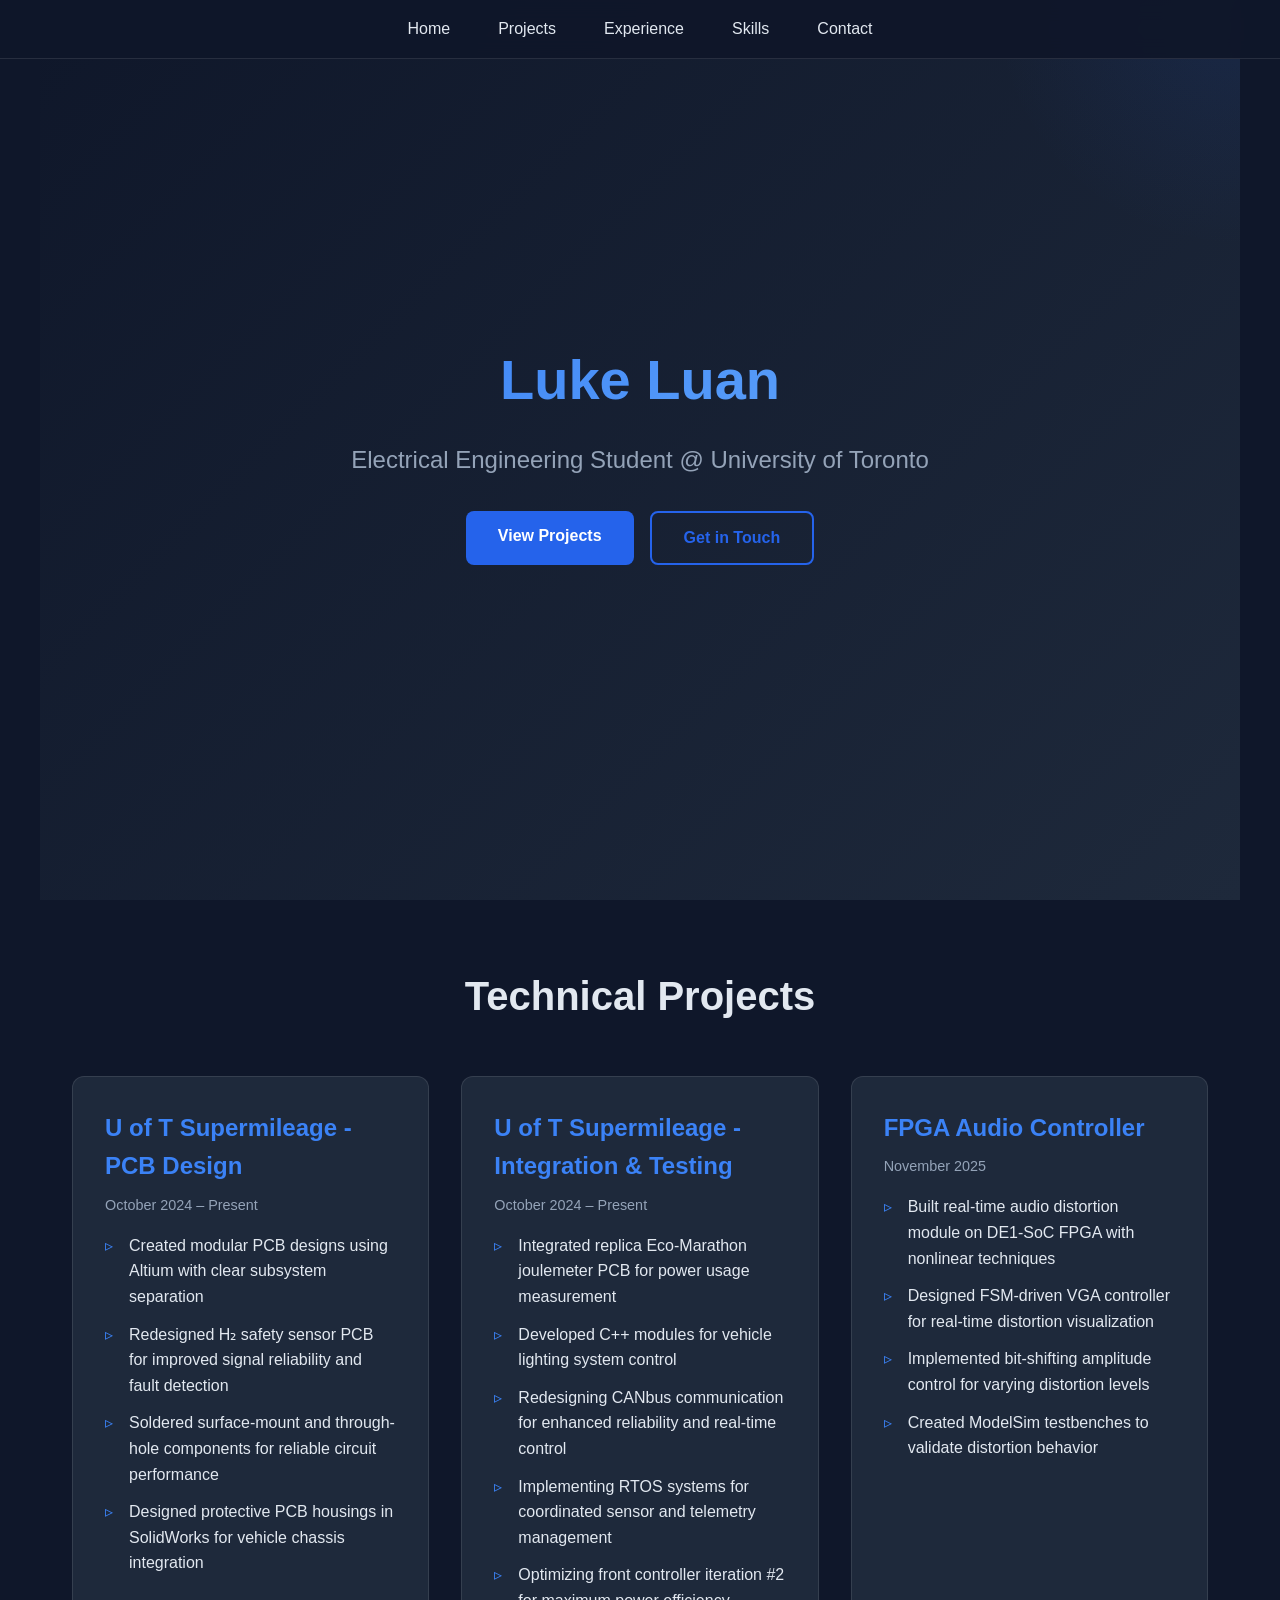
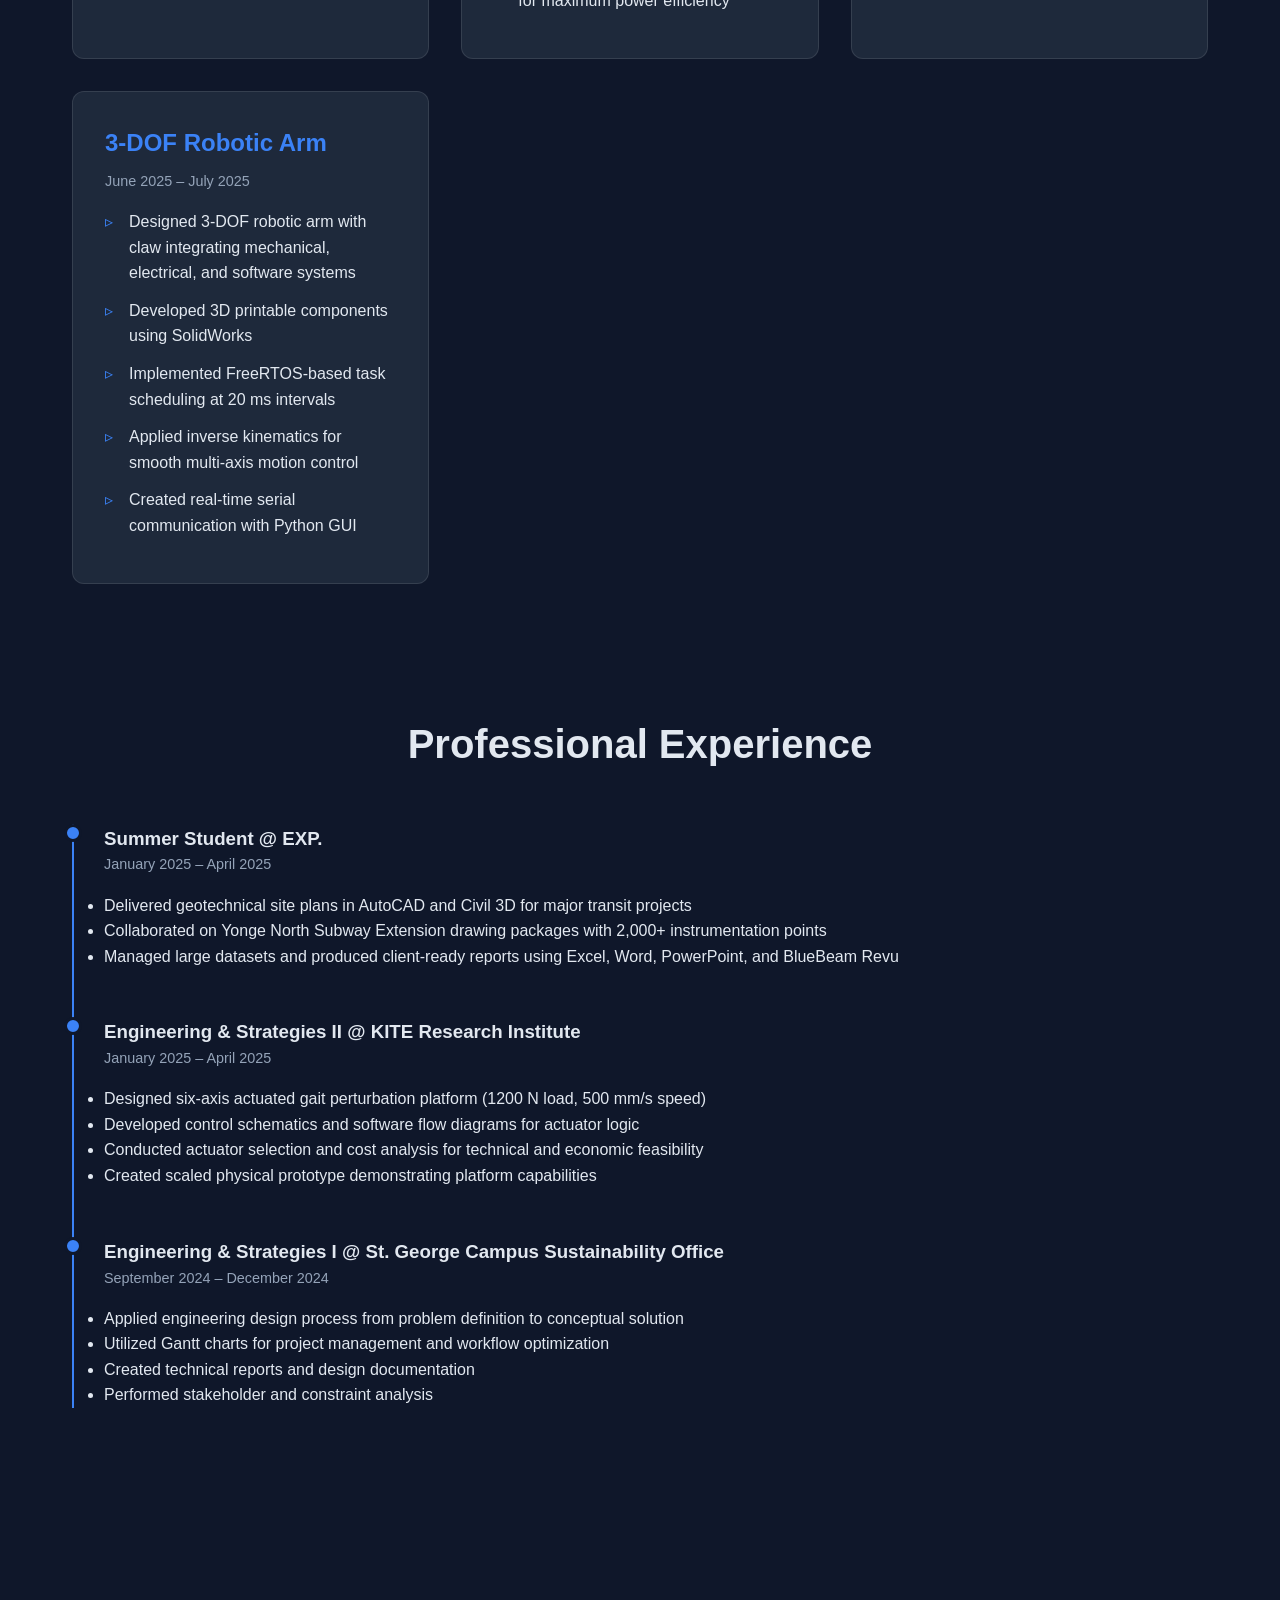
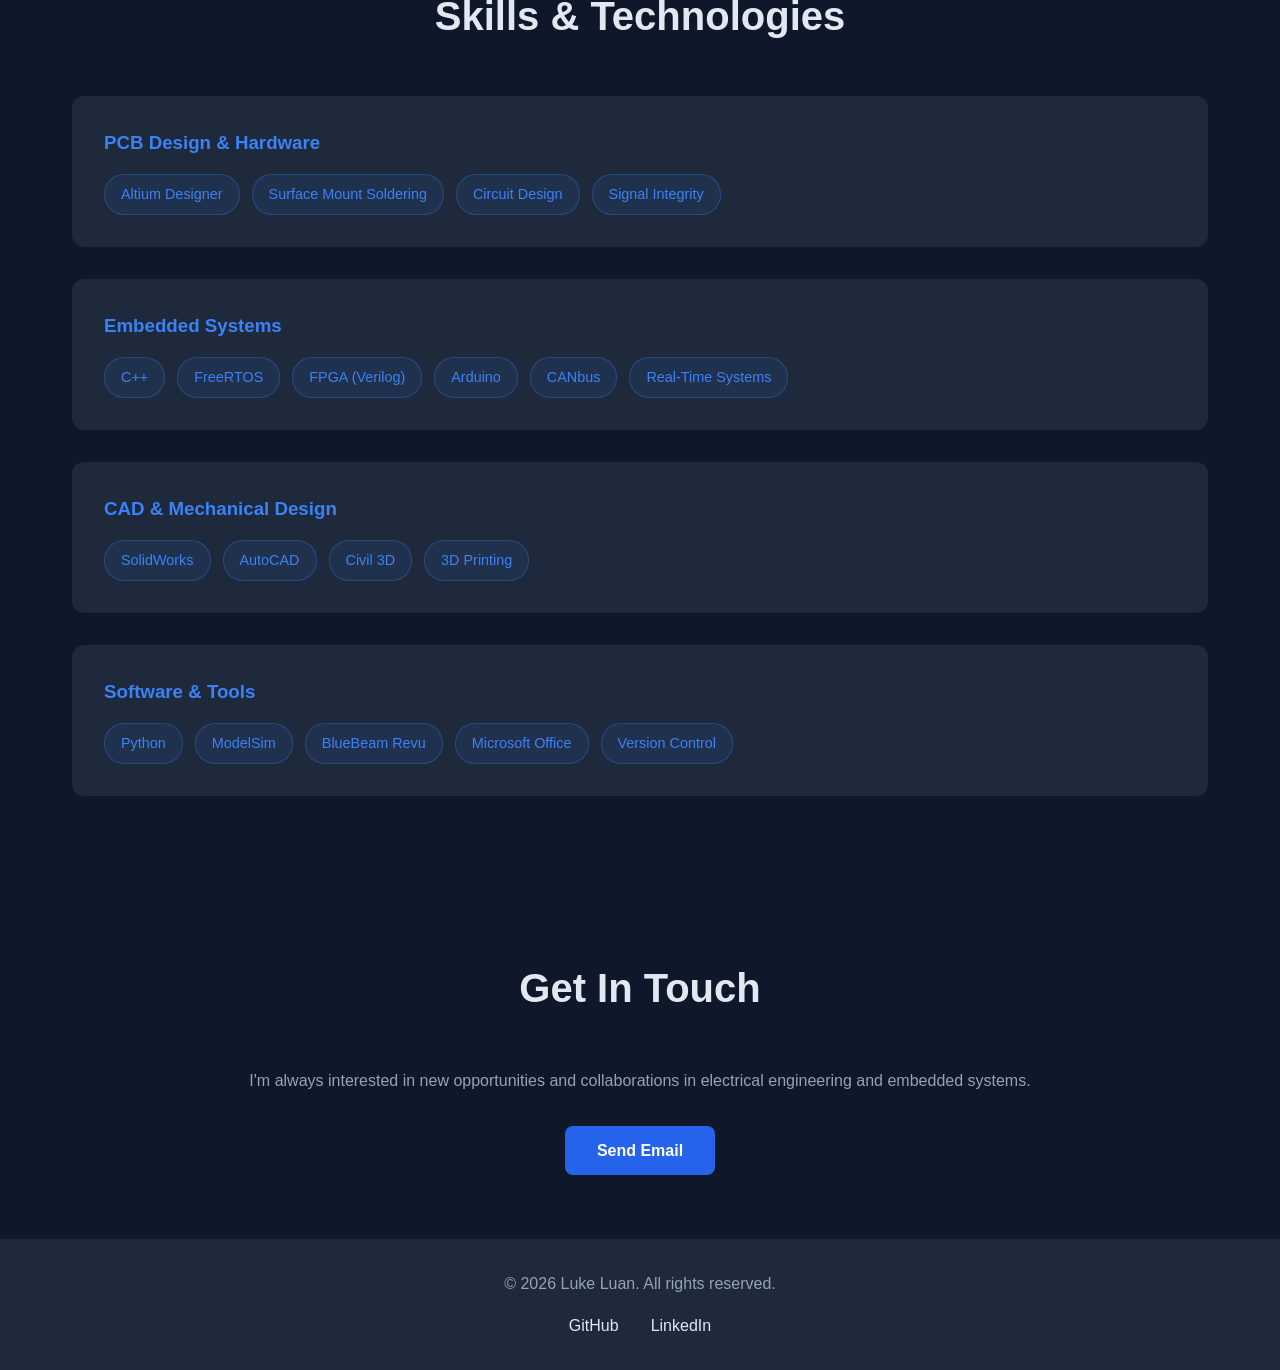
==== index.html @ eb970c92 "Rename portfolio_website.html to index.html" ====
<!DOCTYPE html>
<html lang="en">
<head>
    <meta charset="UTF-8">
    <meta name="viewport" content="width=device-width, initial-scale=1.0">
    <title>Luke Luan - Engineering Portfolio</title>
    <link rel="stylesheet" href="styles.css">
</head>
<body>
    <nav>
        <ul>
            <li><a href="#home">Home</a></li>
            <li><a href="#projects">Projects</a></li>
            <li><a href="#experience">Experience</a></li>
            <li><a href="#skills">Skills</a></li>
            <li><a href="#contact">Contact</a></li>
        </ul>
    </nav>

    <section id="home" class="hero">
        <div class="hero-content">
            <h1>Luke Luan</h1>
            <p class="subtitle">Electrical Engineering Student @ University of Toronto</p>
            <div class="cta-buttons">
                <a href="#projects" class="btn btn-primary">View Projects</a>
                <a href="#contact" class="btn btn-secondary">Get in Touch</a>
            </div>
        </div>
    </section>

    <section id="projects">
        <h2>Technical Projects</h2>
        <div class="projects-grid">
            <div class="project-card">
                <h3>U of T Supermileage - PCB Design</h3>
                <p class="project-date">October 2024 – Present</p>
                <ul>
                    <li>Created modular PCB designs using Altium with clear subsystem separation</li>
                    <li>Redesigned H₂ safety sensor PCB for improved signal reliability and fault detection</li>
                    <li>Soldered surface-mount and through-hole components for reliable circuit performance</li>
                    <li>Designed protective PCB housings in SolidWorks for vehicle chassis integration</li>
                </ul>
            </div>

            <div class="project-card">
                <h3>U of T Supermileage - Integration & Testing</h3>
                <p class="project-date">October 2024 – Present</p>
                <ul>
                    <li>Integrated replica Eco-Marathon joulemeter PCB for power usage measurement</li>
                    <li>Developed C++ modules for vehicle lighting system control</li>
                    <li>Redesigning CANbus communication for enhanced reliability and real-time control</li>
                    <li>Implementing RTOS systems for coordinated sensor and telemetry management</li>
                    <li>Optimizing front controller iteration #2 for maximum power efficiency</li>
                </ul>
            </div>

            <div class="project-card">
                <h3>FPGA Audio Controller</h3>
                <p class="project-date">November 2025</p>
                <ul>
                    <li>Built real-time audio distortion module on DE1-SoC FPGA with nonlinear techniques</li>
                    <li>Designed FSM-driven VGA controller for real-time distortion visualization</li>
                    <li>Implemented bit-shifting amplitude control for varying distortion levels</li>
                    <li>Created ModelSim testbenches to validate distortion behavior</li>
                </ul>
            </div>

            <div class="project-card">
                <h3>3-DOF Robotic Arm</h3>
                <p class="project-date">June 2025 – July 2025</p>
                <ul>
                    <li>Designed 3-DOF robotic arm with claw integrating mechanical, electrical, and software systems</li>
                    <li>Developed 3D printable components using SolidWorks</li>
                    <li>Implemented FreeRTOS-based task scheduling at 20 ms intervals</li>
                    <li>Applied inverse kinematics for smooth multi-axis motion control</li>
                    <li>Created real-time serial communication with Python GUI</li>
                </ul>
            </div>
        </div>
    </section>

    <section id="experience">
        <h2>Professional Experience</h2>
        <div class="experience-timeline">
            <div class="experience-item">
                <h3>Summer Student @ EXP.</h3>
                <p class="project-date">January 2025 – April 2025</p>
                <ul>
                    <li>Delivered geotechnical site plans in AutoCAD and Civil 3D for major transit projects</li>
                    <li>Collaborated on Yonge North Subway Extension drawing packages with 2,000+ instrumentation points</li>
                    <li>Managed large datasets and produced client-ready reports using Excel, Word, PowerPoint, and BlueBeam Revu</li>
                </ul>
            </div>

            <div class="experience-item">
                <h3>Engineering & Strategies II @ KITE Research Institute</h3>
                <p class="project-date">January 2025 – April 2025</p>
                <ul>
                    <li>Designed six-axis actuated gait perturbation platform (1200 N load, 500 mm/s speed)</li>
                    <li>Developed control schematics and software flow diagrams for actuator logic</li>
                    <li>Conducted actuator selection and cost analysis for technical and economic feasibility</li>
                    <li>Created scaled physical prototype demonstrating platform capabilities</li>
                </ul>
            </div>

            <div class="experience-item">
                <h3>Engineering & Strategies I @ St. George Campus Sustainability Office</h3>
                <p class="project-date">September 2024 – December 2024</p>
                <ul>
                    <li>Applied engineering design process from problem definition to conceptual solution</li>
                    <li>Utilized Gantt charts for project management and workflow optimization</li>
                    <li>Created technical reports and design documentation</li>
                    <li>Performed stakeholder and constraint analysis</li>
                </ul>
            </div>
        </div>
    </section>

    <section id="skills">
        <h2>Skills & Technologies</h2>
        <div class="skills">
            <h3>PCB Design & Hardware</h3>
            <div class="skill-tags">
                <span class="tag">Altium Designer</span>
                <span class="tag">Surface Mount Soldering</span>
                <span class="tag">Circuit Design</span>
                <span class="tag">Signal Integrity</span>
            </div>
        </div>

        <div class="skills">
            <h3>Embedded Systems</h3>
            <div class="skill-tags">
                <span class="tag">C++</span>
                <span class="tag">FreeRTOS</span>
                <span class="tag">FPGA (Verilog)</span>
                <span class="tag">Arduino</span>
                <span class="tag">CANbus</span>
                <span class="tag">Real-Time Systems</span>
            </div>
        </div>

        <div class="skills">
            <h3>CAD & Mechanical Design</h3>
            <div class="skill-tags">
                <span class="tag">SolidWorks</span>
                <span class="tag">AutoCAD</span>
                <span class="tag">Civil 3D</span>
                <span class="tag">3D Printing</span>
            </div>
        </div>

        <div class="skills">
            <h3>Software & Tools</h3>
            <div class="skill-tags">
                <span class="tag">Python</span>
                <span class="tag">ModelSim</span>
                <span class="tag">BlueBeam Revu</span>
                <span class="tag">Microsoft Office</span>
                <span class="tag">Version Control</span>
            </div>
        </div>
    </section>

    <section id="contact">
        <h2>Get In Touch</h2>
        <p style="text-align: center; color: var(--text-muted); margin-bottom: 2rem;">
            I'm always interested in new opportunities and collaborations in electrical engineering and embedded systems.
        </p>
        <div style="text-align: center;">
            <a href="mailto:your.email@mail.utoronto.ca" class="btn btn-primary">Send Email</a>
        </div>
    </section>

    <footer>
        <p>&copy; 2026 Luke Luan. All rights reserved.</p>
        <div class="social-links">
            <a href="https://github.com/yourusername" target="_blank">GitHub</a>
            <a href="https://linkedin.com/in/yourprofile" target="_blank">LinkedIn</a>
        </div>
    </footer>

    <script src="script.js"></script>
</body>
</html>
---- styles.css ----
* {
    margin: 0;
    padding: 0;
    box-sizing: border-box;
}

:root {
    --primary: #2563eb;
    --primary-dark: #1e40af;
    --bg-dark: #0f172a;
    --bg-card: #1e293b;
    --text: #e2e8f0;
    --text-muted: #94a3b8;
    --accent: #3b82f6;
}

body {
    font-family: -apple-system, BlinkMacSystemFont, 'Segoe UI', Roboto, Oxygen, Ubuntu, Cantarell, sans-serif;
    background: var(--bg-dark);
    color: var(--text);
    line-height: 1.6;
}

nav {
    position: fixed;
    top: 0;
    width: 100%;
    background: rgba(15, 23, 42, 0.95);
    backdrop-filter: blur(10px);
    z-index: 1000;
    border-bottom: 1px solid rgba(255, 255, 255, 0.1);
}

nav ul {
    display: flex;
    justify-content: center;
    list-style: none;
    padding: 1rem;
    max-width: 1200px;
    margin: 0 auto;
}

nav a {
    color: var(--text);
    text-decoration: none;
    padding: 0.5rem 1.5rem;
    transition: color 0.3s;
}

nav a:hover {
    color: var(--accent);
}

.hero {
    min-height: 100vh;
    display: flex;
    align-items: center;
    justify-content: center;
    text-align: center;
    padding: 2rem;
    background: linear-gradient(135deg, #0f172a 0%, #1e293b 100%);
    position: relative;
    overflow: hidden;
}

.hero::before {
    content: '';
    position: absolute;
    width: 500px;
    height: 500px;
    background: radial-gradient(circle, rgba(37, 99, 235, 0.1) 0%, transparent 70%);
    top: -250px;
    right: -250px;
}

.hero-content {
    position: relative;
    z-index: 1;
}

h1 {
    font-size: 3.5rem;
    margin-bottom: 1rem;
    background: linear-gradient(135deg, #3b82f6 0%, #60a5fa 100%);
    -webkit-background-clip: text;
    -webkit-text-fill-color: transparent;
    background-clip: text;
}

.subtitle {
    font-size: 1.5rem;
    color: var(--text-muted);
    margin-bottom: 2rem;
}

.cta-buttons {
    display: flex;
    gap: 1rem;
    justify-content: center;
    flex-wrap: wrap;
}

.btn {
    padding: 0.75rem 2rem;
    border-radius: 8px;
    text-decoration: none;
    font-weight: 600;
    transition: all 0.3s;
    display: inline-block;
}

.btn-primary {
    background: var(--primary);
    color: white;
}

.btn-primary:hover {
    background: var(--primary-dark);
    transform: translateY(-2px);
    box-shadow: 0 10px 20px rgba(37, 99, 235, 0.3);
}

.btn-secondary {
    border: 2px solid var(--primary);
    color: var(--primary);
}

.btn-secondary:hover {
    background: var(--primary);
    color: white;
    transform: translateY(-2px);
}

section {
    max-width: 1200px;
    margin: 0 auto;
    padding: 4rem 2rem;
}

h2 {
    font-size: 2.5rem;
    margin-bottom: 3rem;
    text-align: center;
}

.projects-grid {
    display: grid;
    grid-template-columns: repeat(auto-fit, minmax(350px, 1fr));
    gap: 2rem;
}

.project-card {
    background: var(--bg-card);
    border-radius: 12px;
    padding: 2rem;
    transition: transform 0.3s, box-shadow 0.3s;
    border: 1px solid rgba(255, 255, 255, 0.1);
}

.project-card:hover {
    transform: translateY(-5px);
    box-shadow: 0 20px 40px rgba(0, 0, 0, 0.3);
    border-color: var(--accent);
}

.project-card h3 {
    color: var(--accent);
    margin-bottom: 0.5rem;
    font-size: 1.5rem;
}

.project-date {
    color: var(--text-muted);
    font-size: 0.9rem;
    margin-bottom: 1rem;
}

.project-card ul {
    list-style: none;
    margin-top: 1rem;
}

.project-card li {
    padding-left: 1.5rem;
    margin-bottom: 0.75rem;
    position: relative;
}

.project-card li::before {
    content: '▹';
    position: absolute;
    left: 0;
    color: var(--accent);
}

.skills {
    background: var(--bg-card);
    border-radius: 12px;
    padding: 2rem;
    margin-bottom: 2rem;
}

.skills h3 {
    color: var(--accent);
    margin-bottom: 1rem;
}

.skill-tags {
    display: flex;
    flex-wrap: wrap;
    gap: 0.75rem;
}

.tag {
    background: rgba(59, 130, 246, 0.1);
    color: var(--accent);
    padding: 0.5rem 1rem;
    border-radius: 20px;
    font-size: 0.9rem;
    border: 1px solid rgba(59, 130, 246, 0.3);
}

.experience-timeline {
    position: relative;
    padding-left: 2rem;
}

.experience-timeline::before {
    content: '';
    position: absolute;
    left: 0;
    top: 0;
    bottom: 0;
    width: 2px;
    background: var(--accent);
}

.experience-item {
    margin-bottom: 3rem;
    position: relative;
}

.experience-item::before {
    content: '';
    position: absolute;
    left: -2.5rem;
    top: 0;
    width: 12px;
    height: 12px;
    border-radius: 50%;
    background: var(--accent);
    border: 3px solid var(--bg-dark);
}

footer {
    text-align: center;
    padding: 2rem;
    background: var(--bg-card);
    color: var(--text-muted);
}

.social-links {
    display: flex;
    justify-content: center;
    gap: 2rem;
    margin-top: 1rem;
}

.social-links a {
    color: var(--text);
    text-decoration: none;
    transition: color 0.3s;
}

.social-links a:hover {
    color: var(--accent);
}

@media (max-width: 768px) {
    h1 {
        font-size: 2.5rem;
    }

    .subtitle {
        font-size: 1.2rem;
    }

    .projects-grid {
        grid-template-columns: 1fr;
    }
}
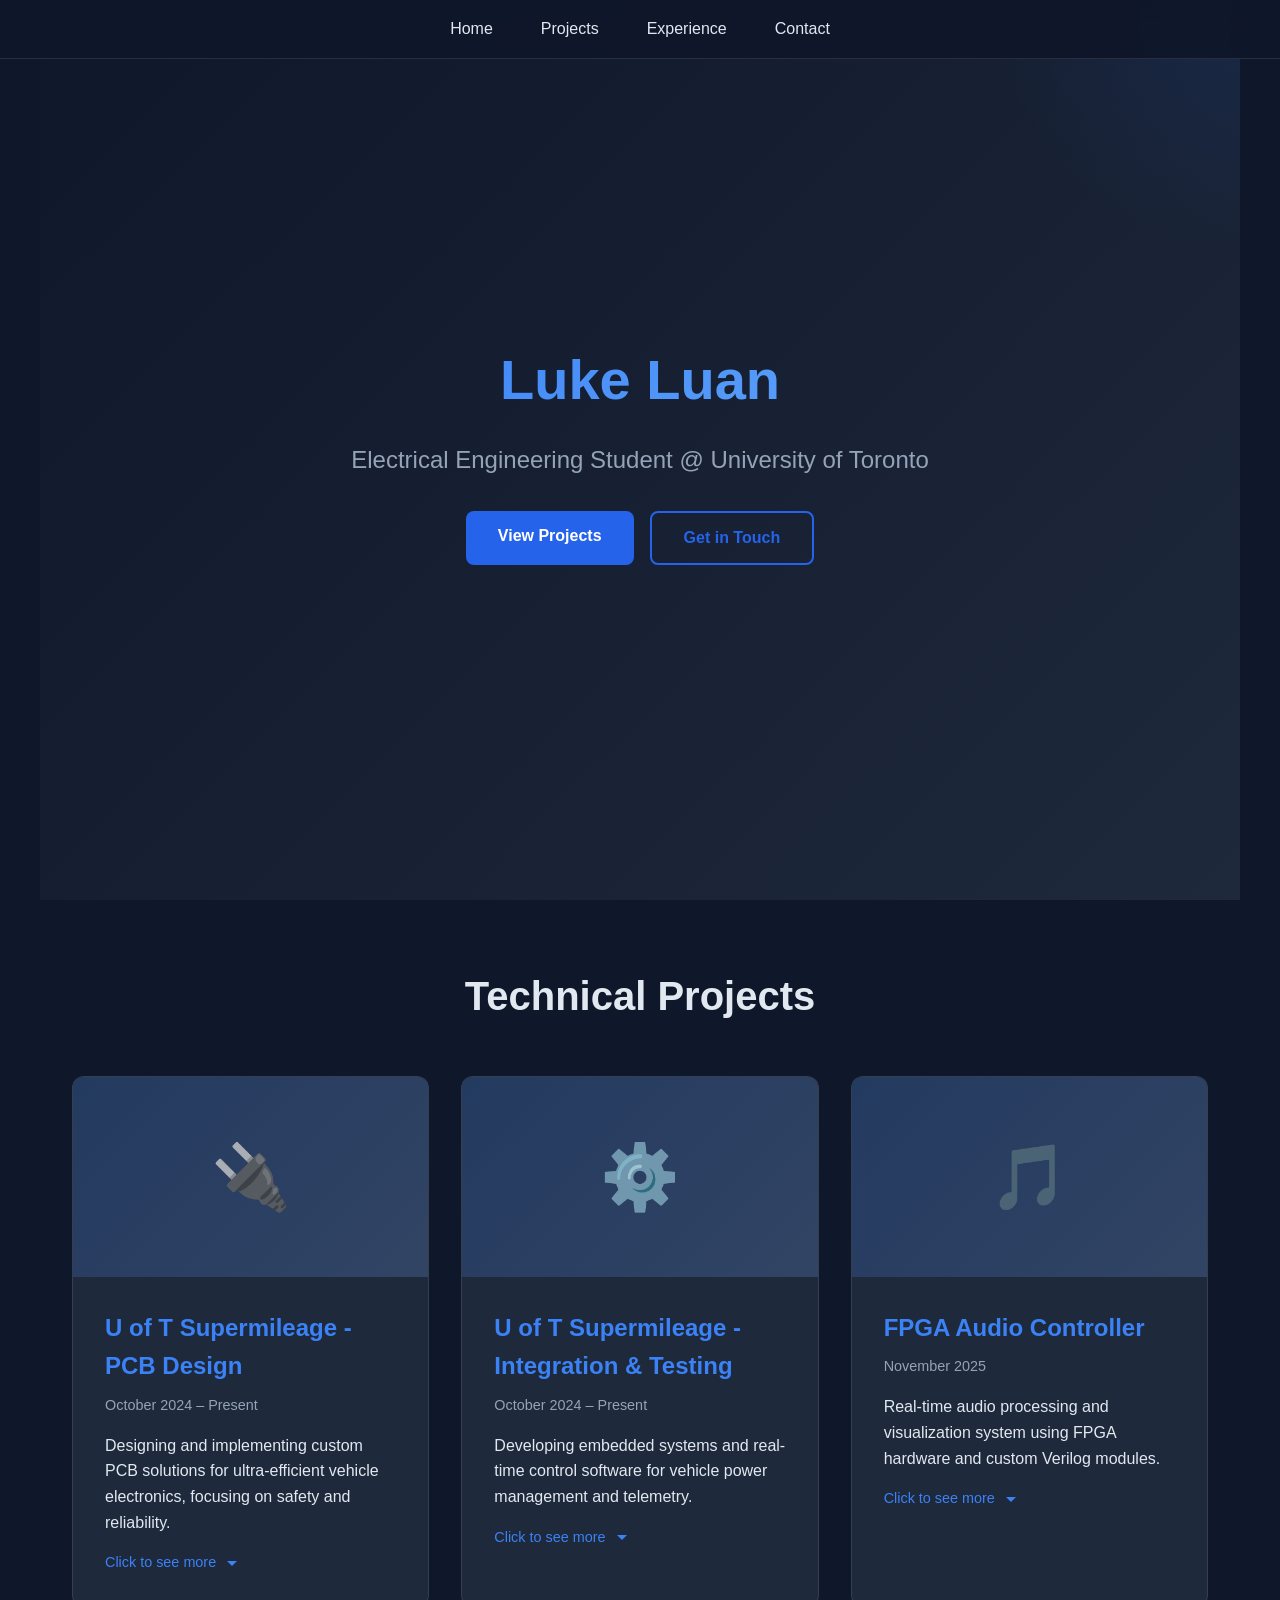
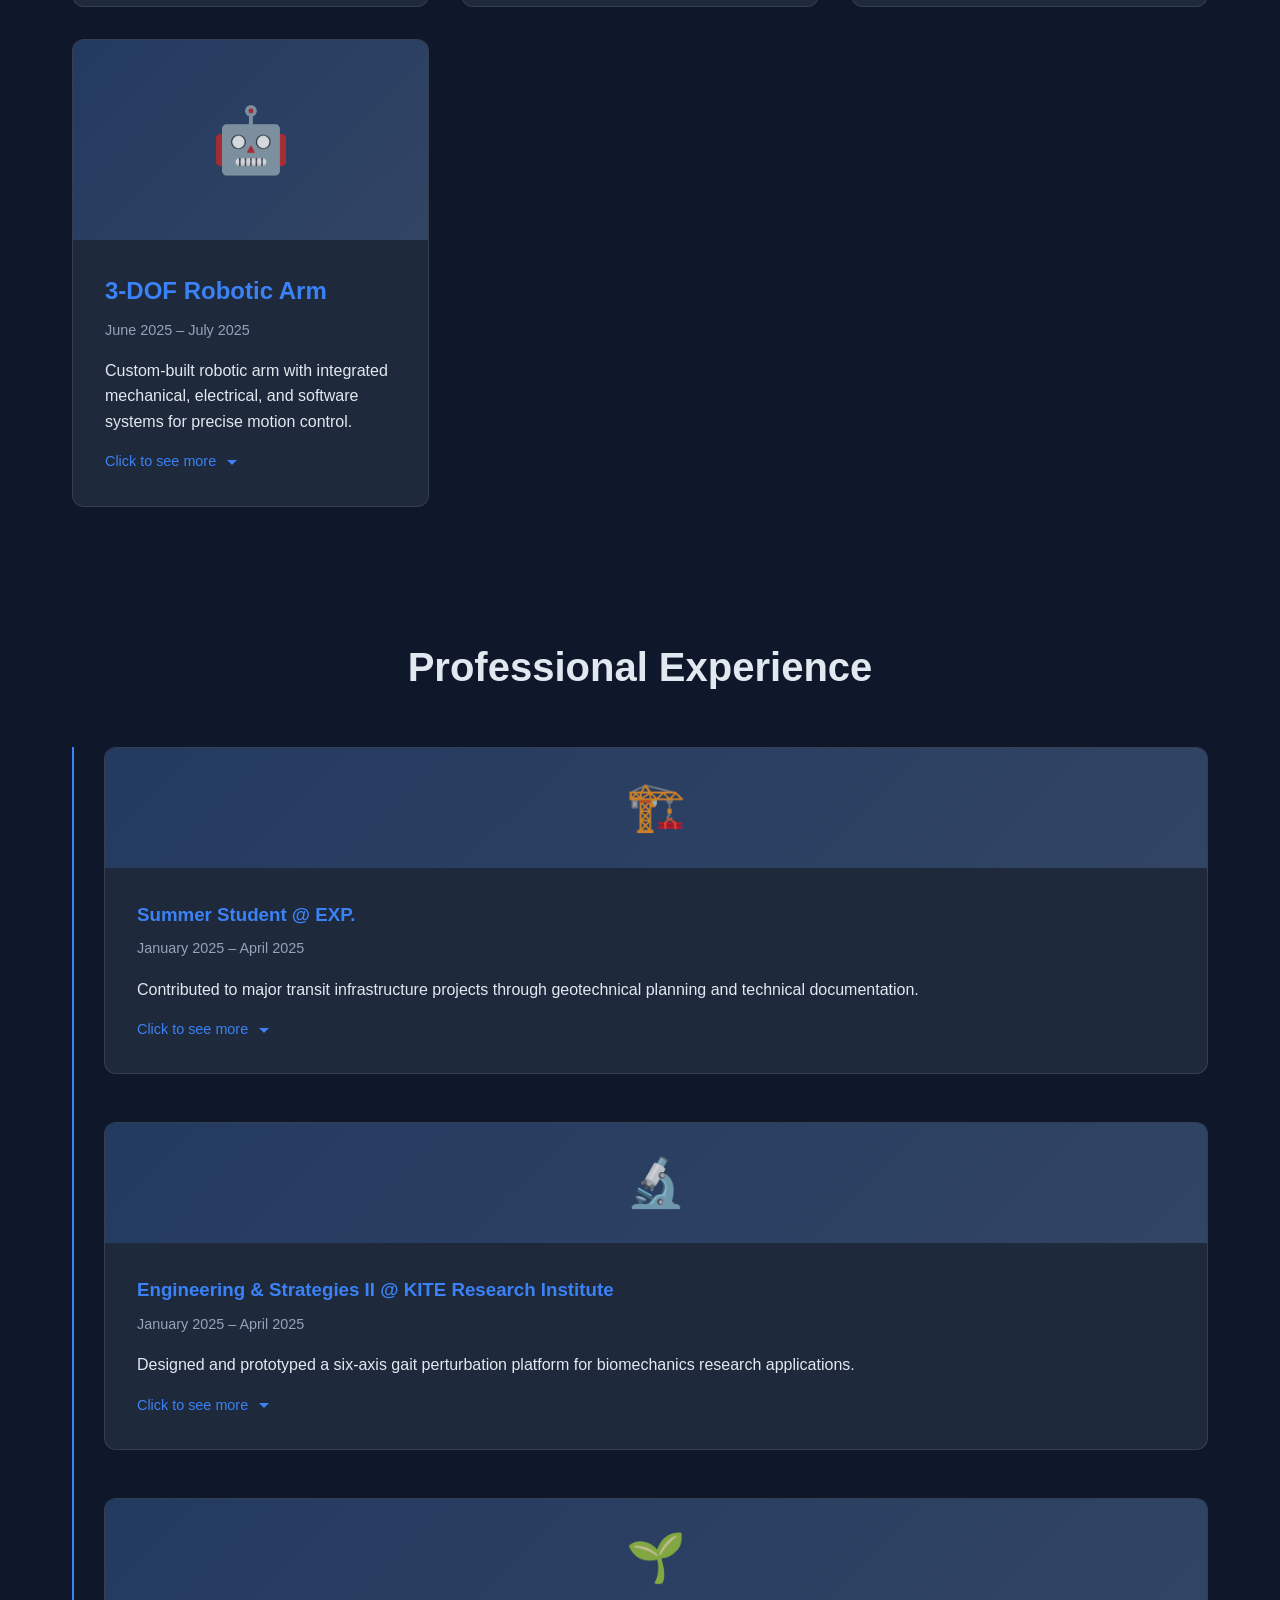
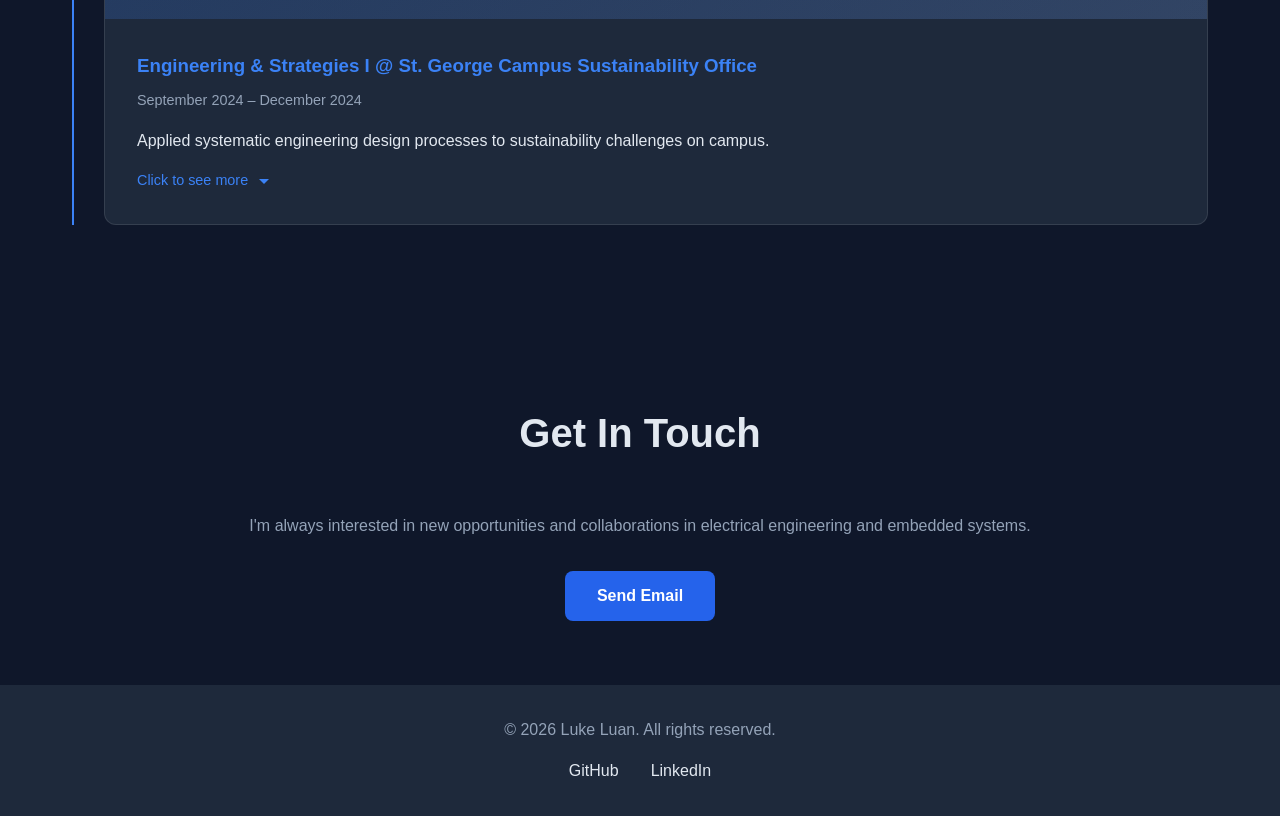
==== commit ae8f75e5: "update1" ====
--- a/index.html
+++ b/index.html
@@ -4,7 +4,424 @@
     <meta charset="UTF-8">
     <meta name="viewport" content="width=device-width, initial-scale=1.0">
     <title>Luke Luan - Engineering Portfolio</title>
-    <link rel="stylesheet" href="styles.css">
+    <style>
+* {
+    margin: 0;
+    padding: 0;
+    box-sizing: border-box;
+}
+
+:root {
+    --primary: #2563eb;
+    --primary-dark: #1e40af;
+    --bg-dark: #0f172a;
+    --bg-card: #1e293b;
+    --text: #e2e8f0;
+    --text-muted: #94a3b8;
+    --accent: #3b82f6;
+}
+
+body {
+    font-family: -apple-system, BlinkMacSystemFont, 'Segoe UI', Roboto, Oxygen, Ubuntu, Cantarell, sans-serif;
+    background: var(--bg-dark);
+    color: var(--text);
+    line-height: 1.6;
+}
+
+nav {
+    position: fixed;
+    top: 0;
+    width: 100%;
+    background: rgba(15, 23, 42, 0.95);
+    backdrop-filter: blur(10px);
+    z-index: 1000;
+    border-bottom: 1px solid rgba(255, 255, 255, 0.1);
+}
+
+nav ul {
+    display: flex;
+    justify-content: center;
+    list-style: none;
+    padding: 1rem;
+    max-width: 1200px;
+    margin: 0 auto;
+}
+
+nav a {
+    color: var(--text);
+    text-decoration: none;
+    padding: 0.5rem 1.5rem;
+    transition: color 0.3s;
+}
+
+nav a:hover {
+    color: var(--accent);
+}
+
+.hero {
+    min-height: 100vh;
+    display: flex;
+    align-items: center;
+    justify-content: center;
+    text-align: center;
+    padding: 2rem;
+    background: linear-gradient(135deg, #0f172a 0%, #1e293b 100%);
+    position: relative;
+    overflow: hidden;
+}
+
+.hero::before {
+    content: '';
+    position: absolute;
+    width: 500px;
+    height: 500px;
+    background: radial-gradient(circle, rgba(37, 99, 235, 0.1) 0%, transparent 70%);
+    top: -250px;
+    right: -250px;
+}
+
+.hero-content {
+    position: relative;
+    z-index: 1;
+}
+
+h1 {
+    font-size: 3.5rem;
+    margin-bottom: 1rem;
+    background: linear-gradient(135deg, #3b82f6 0%, #60a5fa 100%);
+    -webkit-background-clip: text;
+    -webkit-text-fill-color: transparent;
+    background-clip: text;
+}
+
+.subtitle {
+    font-size: 1.5rem;
+    color: var(--text-muted);
+    margin-bottom: 2rem;
+}
+
+.cta-buttons {
+    display: flex;
+    gap: 1rem;
+    justify-content: center;
+    flex-wrap: wrap;
+}
+
+.btn {
+    padding: 0.75rem 2rem;
+    border-radius: 8px;
+    text-decoration: none;
+    font-weight: 600;
+    transition: all 0.3s;
+    display: inline-block;
+}
+
+.btn-primary {
+    background: var(--primary);
+    color: white;
+}
+
+.btn-primary:hover {
+    background: var(--primary-dark);
+    transform: translateY(-2px);
+    box-shadow: 0 10px 20px rgba(37, 99, 235, 0.3);
+}
+
+.btn-secondary {
+    border: 2px solid var(--primary);
+    color: var(--primary);
+}
+
+.btn-secondary:hover {
+    background: var(--primary);
+    color: white;
+    transform: translateY(-2px);
+}
+
+section {
+    max-width: 1200px;
+    margin: 0 auto;
+    padding: 4rem 2rem;
+}
+
+h2 {
+    font-size: 2.5rem;
+    margin-bottom: 3rem;
+    text-align: center;
+}
+
+.projects-grid {
+    display: grid;
+    grid-template-columns: repeat(auto-fit, minmax(350px, 1fr));
+    gap: 2rem;
+}
+
+.project-card {
+    background: var(--bg-card);
+    border-radius: 12px;
+    overflow: hidden;
+    transition: transform 0.3s, box-shadow 0.3s;
+    border: 1px solid rgba(255, 255, 255, 0.1);
+    cursor: pointer;
+}
+
+.project-card:hover {
+    transform: translateY(-5px);
+    box-shadow: 0 20px 40px rgba(0, 0, 0, 0.3);
+    border-color: var(--accent);
+}
+
+.project-header {
+    position: relative;
+    height: 200px;
+    background: linear-gradient(135deg, #1e293b 0%, #334155 100%);
+    overflow: hidden;
+}
+
+.project-header::before {
+    content: '';
+    position: absolute;
+    inset: 0;
+    background: linear-gradient(135deg, rgba(59, 130, 246, 0.2) 0%, rgba(37, 99, 235, 0.1) 100%);
+}
+
+.project-header-content {
+    position: relative;
+    z-index: 1;
+    height: 100%;
+    display: flex;
+    align-items: center;
+    justify-content: center;
+    padding: 2rem;
+}
+
+.project-icon {
+    font-size: 4rem;
+    opacity: 0.8;
+}
+
+.project-content {
+    padding: 2rem;
+}
+
+.project-title {
+    color: var(--accent);
+    margin-bottom: 0.5rem;
+    font-size: 1.5rem;
+}
+
+.project-date {
+    color: var(--text-muted);
+    font-size: 0.9rem;
+    margin-bottom: 1rem;
+}
+
+.project-summary {
+    color: var(--text);
+    margin-bottom: 1rem;
+    line-height: 1.6;
+}
+
+.expand-indicator {
+    color: var(--accent);
+    font-size: 0.9rem;
+    display: flex;
+    align-items: center;
+    gap: 0.5rem;
+    margin-top: 1rem;
+}
+
+.expand-indicator svg {
+    transition: transform 0.3s;
+}
+
+.project-card.expanded .expand-indicator svg {
+    transform: rotate(180deg);
+}
+
+.project-details {
+    max-height: 0;
+    overflow: hidden;
+    transition: max-height 0.5s ease;
+}
+
+.project-card.expanded .project-details {
+    max-height: 2000px;
+}
+
+.project-details-content {
+    padding-top: 1rem;
+    border-top: 1px solid rgba(255, 255, 255, 0.1);
+}
+
+.project-details ul {
+    list-style: none;
+    margin: 1rem 0;
+}
+
+.project-details li {
+    padding-left: 1.5rem;
+    margin-bottom: 0.75rem;
+    position: relative;
+}
+
+.project-details li::before {
+    content: '▹';
+    position: absolute;
+    left: 0;
+    color: var(--accent);
+}
+
+.project-images {
+    display: grid;
+    grid-template-columns: repeat(auto-fit, minmax(200px, 1fr));
+    gap: 1rem;
+    margin-top: 1.5rem;
+}
+
+.project-image {
+    width: 100%;
+    height: 150px;
+    background: #334155;
+    border-radius: 8px;
+    display: flex;
+    align-items: center;
+    justify-content: center;
+    color: var(--text-muted);
+    font-size: 0.9rem;
+}
+
+.experience-timeline {
+    position: relative;
+    padding-left: 2rem;
+}
+
+.experience-timeline::before {
+    content: '';
+    position: absolute;
+    left: 0;
+    top: 0;
+    bottom: 0;
+    width: 2px;
+    background: var(--accent);
+}
+
+.experience-item {
+    margin-bottom: 3rem;
+    position: relative;
+    background: var(--bg-card);
+    padding: 0;
+    border-radius: 12px;
+    border: 1px solid rgba(255, 255, 255, 0.1);
+    overflow: hidden;
+    cursor: pointer;
+    transition: transform 0.3s, box-shadow 0.3s;
+}
+
+.experience-item .project-details {
+    max-height: 0;
+    overflow: hidden;
+    transition: max-height 0.5s ease;
+}
+
+.experience-item.expanded .project-details {
+    max-height: 2000px;
+}
+
+.experience-item:hover {
+    transform: translateY(-5px);
+    box-shadow: 0 20px 40px rgba(0, 0, 0, 0.3);
+    border-color: var(--accent);
+}
+
+.experience-header {
+    position: relative;
+    height: 120px;
+    background: linear-gradient(135deg, #1e293b 0%, #334155 100%);
+    overflow: hidden;
+}
+
+.experience-header::before {
+    content: '';
+    position: absolute;
+    inset: 0;
+    background: linear-gradient(135deg, rgba(59, 130, 246, 0.2) 0%, rgba(37, 99, 235, 0.1) 100%);
+}
+
+.experience-icon {
+    position: relative;
+    z-index: 1;
+    height: 100%;
+    display: flex;
+    align-items: center;
+    justify-content: center;
+    font-size: 3rem;
+    opacity: 0.8;
+}
+
+.experience-content {
+    padding: 2rem;
+}
+
+.experience-item.expanded .expand-indicator svg {
+    transform: rotate(180deg);
+}
+
+.experience-item::before {
+    content: '';
+    position: absolute;
+    left: -2.5rem;
+    top: 4rem;
+    width: 12px;
+    height: 12px;
+    border-radius: 50%;
+    background: var(--accent);
+    border: 3px solid var(--bg-dark);
+}
+
+.experience-item h3 {
+    color: var(--accent);
+    margin-bottom: 0.5rem;
+}
+
+footer {
+    text-align: center;
+    padding: 2rem;
+    background: var(--bg-card);
+    color: var(--text-muted);
+}
+
+.social-links {
+    display: flex;
+    justify-content: center;
+    gap: 2rem;
+    margin-top: 1rem;
+}
+
+.social-links a {
+    color: var(--text);
+    text-decoration: none;
+    transition: color 0.3s;
+}
+
+.social-links a:hover {
+    color: var(--accent);
+}
+
+@media (max-width: 768px) {
+    h1 {
+        font-size: 2.5rem;
+    }
+
+    .subtitle {
+        font-size: 1.2rem;
+    }
+
+    .projects-grid {
+        grid-template-columns: 1fr;
+    }
+}
+    </style>
 </head>
 <body>
     <nav>
@@ -12,7 +429,6 @@
             <li><a href="#home">Home</a></li>
             <li><a href="#projects">Projects</a></li>
             <li><a href="#experience">Experience</a></li>
-            <li><a href="#skills">Skills</a></li>
             <li><a href="#contact">Contact</a></li>
         </ul>
     </nav>
@@ -31,133 +447,244 @@
     <section id="projects">
         <h2>Technical Projects</h2>
         <div class="projects-grid">
-            <div class="project-card">
-                <h3>U of T Supermileage - PCB Design</h3>
-                <p class="project-date">October 2024 – Present</p>
-                <ul>
-                    <li>Created modular PCB designs using Altium with clear subsystem separation</li>
-                    <li>Redesigned H₂ safety sensor PCB for improved signal reliability and fault detection</li>
-                    <li>Soldered surface-mount and through-hole components for reliable circuit performance</li>
-                    <li>Designed protective PCB housings in SolidWorks for vehicle chassis integration</li>
-                </ul>
+            
+            <div class="project-card" onclick="toggleProject(this)">
+                <div class="project-header">
+                    <div class="project-header-content">
+                        <div class="project-icon">🔌</div>
+                    </div>
+                </div>
+                <div class="project-content">
+                    <h3 class="project-title">U of T Supermileage - PCB Design</h3>
+                    <p class="project-date">October 2024 – Present</p>
+                    <p class="project-summary">Designing and implementing custom PCB solutions for ultra-efficient vehicle electronics, focusing on safety and reliability.</p>
+                    <div class="expand-indicator">
+                        <span>Click to see more</span>
+                        <svg width="16" height="16" viewBox="0 0 16 16" fill="currentColor">
+                            <path d="M8 11L3 6h10l-5 5z"/>
+                        </svg>
+                    </div>
+                    <div class="project-details">
+                        <div class="project-details-content">
+                            <ul>
+                                <li>Created modular PCB designs using Altium with clear subsystem separation</li>
+                                <li>Redesigned H₂ safety sensor PCB for improved signal reliability and fault detection</li>
+                                <li>Soldered surface-mount and through-hole components for reliable circuit performance</li>
+                                <li>Designed protective PCB housings in SolidWorks for vehicle chassis integration</li>
+                            </ul>
+                            <div class="project-images">
+                                <div class="project-image">PCB Layout</div>
+                                <div class="project-image">Safety Sensor</div>
+                                <div class="project-image">Housing Design</div>
+                            </div>
+                        </div>
+                    </div>
+                </div>
             </div>
 
-            <div class="project-card">
-                <h3>U of T Supermileage - Integration & Testing</h3>
-                <p class="project-date">October 2024 – Present</p>
-                <ul>
-                    <li>Integrated replica Eco-Marathon joulemeter PCB for power usage measurement</li>
-                    <li>Developed C++ modules for vehicle lighting system control</li>
-                    <li>Redesigning CANbus communication for enhanced reliability and real-time control</li>
-                    <li>Implementing RTOS systems for coordinated sensor and telemetry management</li>
-                    <li>Optimizing front controller iteration #2 for maximum power efficiency</li>
-                </ul>
+            <div class="project-card" onclick="toggleProject(this)">
+                <div class="project-header">
+                    <div class="project-header-content">
+                        <div class="project-icon">⚙️</div>
+                    </div>
+                </div>
+                <div class="project-content">
+                    <h3 class="project-title">U of T Supermileage - Integration & Testing</h3>
+                    <p class="project-date">October 2024 – Present</p>
+                    <p class="project-summary">Developing embedded systems and real-time control software for vehicle power management and telemetry.</p>
+                    <div class="expand-indicator">
+                        <span>Click to see more</span>
+                        <svg width="16" height="16" viewBox="0 0 16 16" fill="currentColor">
+                            <path d="M8 11L3 6h10l-5 5z"/>
+                        </svg>
+                    </div>
+                    <div class="project-details">
+                        <div class="project-details-content">
+                            <ul>
+                                <li>Integrated replica Eco-Marathon joulemeter PCB for power usage measurement</li>
+                                <li>Developed C++ modules for vehicle lighting system control</li>
+                                <li>Redesigning CANbus communication for enhanced reliability and real-time control</li>
+                                <li>Implementing RTOS systems for coordinated sensor and telemetry management</li>
+                                <li>Optimizing front controller iteration #2 for maximum power efficiency</li>
+                            </ul>
+                            <div class="project-images">
+                                <div class="project-image">Joulemeter</div>
+                                <div class="project-image">CANbus System</div>
+                                <div class="project-image">Controller Board</div>
+                            </div>
+                        </div>
+                    </div>
+                </div>
             </div>
 
-            <div class="project-card">
-                <h3>FPGA Audio Controller</h3>
-                <p class="project-date">November 2025</p>
-                <ul>
-                    <li>Built real-time audio distortion module on DE1-SoC FPGA with nonlinear techniques</li>
-                    <li>Designed FSM-driven VGA controller for real-time distortion visualization</li>
-                    <li>Implemented bit-shifting amplitude control for varying distortion levels</li>
-                    <li>Created ModelSim testbenches to validate distortion behavior</li>
-                </ul>
+            <div class="project-card" onclick="toggleProject(this)">
+                <div class="project-header">
+                    <div class="project-header-content">
+                        <div class="project-icon">🎵</div>
+                    </div>
+                </div>
+                <div class="project-content">
+                    <h3 class="project-title">FPGA Audio Controller</h3>
+                    <p class="project-date">November 2025</p>
+                    <p class="project-summary">Real-time audio processing and visualization system using FPGA hardware and custom Verilog modules.</p>
+                    <div class="expand-indicator">
+                        <span>Click to see more</span>
+                        <svg width="16" height="16" viewBox="0 0 16 16" fill="currentColor">
+                            <path d="M8 11L3 6h10l-5 5z"/>
+                        </svg>
+                    </div>
+                    <div class="project-details">
+                        <div class="project-details-content">
+                            <ul>
+                                <li>Built real-time audio distortion module on DE1-SoC FPGA with nonlinear techniques</li>
+                                <li>Designed FSM-driven VGA controller for real-time distortion visualization</li>
+                                <li>Implemented bit-shifting amplitude control for varying distortion levels</li>
+                                <li>Created ModelSim testbenches to validate distortion behavior</li>
+                            </ul>
+                            <div class="project-images">
+                                <div class="project-image">FPGA Board</div>
+                                <div class="project-image">VGA Display</div>
+                                <div class="project-image">Waveform Analysis</div>
+                            </div>
+                        </div>
+                    </div>
+                </div>
             </div>
 
-            <div class="project-card">
-                <h3>3-DOF Robotic Arm</h3>
-                <p class="project-date">June 2025 – July 2025</p>
-                <ul>
-                    <li>Designed 3-DOF robotic arm with claw integrating mechanical, electrical, and software systems</li>
-                    <li>Developed 3D printable components using SolidWorks</li>
-                    <li>Implemented FreeRTOS-based task scheduling at 20 ms intervals</li>
-                    <li>Applied inverse kinematics for smooth multi-axis motion control</li>
-                    <li>Created real-time serial communication with Python GUI</li>
-                </ul>
+            <div class="project-card" onclick="toggleProject(this)">
+                <div class="project-header">
+                    <div class="project-header-content">
+                        <div class="project-icon">🤖</div>
+                    </div>
+                </div>
+                <div class="project-content">
+                    <h3 class="project-title">3-DOF Robotic Arm</h3>
+                    <p class="project-date">June 2025 – July 2025</p>
+                    <p class="project-summary">Custom-built robotic arm with integrated mechanical, electrical, and software systems for precise motion control.</p>
+                    <div class="expand-indicator">
+                        <span>Click to see more</span>
+                        <svg width="16" height="16" viewBox="0 0 16 16" fill="currentColor">
+                            <path d="M8 11L3 6h10l-5 5z"/>
+                        </svg>
+                    </div>
+                    <div class="project-details">
+                        <div class="project-details-content">
+                            <ul>
+                                <li>Designed 3-DOF robotic arm with claw integrating mechanical, electrical, and software systems</li>
+                                <li>Developed 3D printable components using SolidWorks</li>
+                                <li>Implemented FreeRTOS-based task scheduling at 20 ms intervals</li>
+                                <li>Applied inverse kinematics for smooth multi-axis motion control</li>
+                                <li>Created real-time serial communication with Python GUI</li>
+                            </ul>
+                            <div class="project-images">
+                                <div class="project-image">Robotic Arm</div>
+                                <div class="project-image">CAD Model</div>
+                                <div class="project-image">Control GUI</div>
+                            </div>
+                        </div>
+                    </div>
+                </div>
             </div>
+
         </div>
     </section>
 
     <section id="experience">
         <h2>Professional Experience</h2>
         <div class="experience-timeline">
-            <div class="experience-item">
-                <h3>Summer Student @ EXP.</h3>
-                <p class="project-date">January 2025 – April 2025</p>
-                <ul>
-                    <li>Delivered geotechnical site plans in AutoCAD and Civil 3D for major transit projects</li>
-                    <li>Collaborated on Yonge North Subway Extension drawing packages with 2,000+ instrumentation points</li>
-                    <li>Managed large datasets and produced client-ready reports using Excel, Word, PowerPoint, and BlueBeam Revu</li>
-                </ul>
+            <div class="experience-item" onclick="toggleExperience(this)">
+                <div class="experience-header">
+                    <div class="experience-icon">🏗️</div>
+                </div>
+                <div class="experience-content">
+                    <h3>Summer Student @ EXP.</h3>
+                    <p class="project-date">January 2025 – April 2025</p>
+                    <p class="project-summary">Contributed to major transit infrastructure projects through geotechnical planning and technical documentation.</p>
+                    <div class="expand-indicator">
+                        <span>Click to see more</span>
+                        <svg width="16" height="16" viewBox="0 0 16 16" fill="currentColor">
+                            <path d="M8 11L3 6h10l-5 5z"/>
+                        </svg>
+                    </div>
+                    <div class="project-details">
+                        <div class="project-details-content">
+                            <ul>
+                                <li>Delivered geotechnical site plans in AutoCAD and Civil 3D for major transit projects</li>
+                                <li>Collaborated on Yonge North Subway Extension drawing packages with 2,000+ instrumentation points</li>
+                                <li>Managed large datasets and produced client-ready reports using Excel, Word, PowerPoint, and BlueBeam Revu</li>
+                            </ul>
+                            <div class="project-images">
+                                <div class="project-image">Site Plans</div>
+                                <div class="project-image">AutoCAD Work</div>
+                                <div class="project-image">Technical Reports</div>
+                            </div>
+                        </div>
+                    </div>
+                </div>
             </div>
 
-            <div class="experience-item">
-                <h3>Engineering & Strategies II @ KITE Research Institute</h3>
-                <p class="project-date">January 2025 – April 2025</p>
-                <ul>
-                    <li>Designed six-axis actuated gait perturbation platform (1200 N load, 500 mm/s speed)</li>
-                    <li>Developed control schematics and software flow diagrams for actuator logic</li>
-                    <li>Conducted actuator selection and cost analysis for technical and economic feasibility</li>
-                    <li>Created scaled physical prototype demonstrating platform capabilities</li>
-                </ul>
+            <div class="experience-item" onclick="toggleExperience(this)">
+                <div class="experience-header">
+                    <div class="experience-icon">🔬</div>
+                </div>
+                <div class="experience-content">
+                    <h3>Engineering & Strategies II @ KITE Research Institute</h3>
+                    <p class="project-date">January 2025 – April 2025</p>
+                    <p class="project-summary">Designed and prototyped a six-axis gait perturbation platform for biomechanics research applications.</p>
+                    <div class="expand-indicator">
+                        <span>Click to see more</span>
+                        <svg width="16" height="16" viewBox="0 0 16 16" fill="currentColor">
+                            <path d="M8 11L3 6h10l-5 5z"/>
+                        </svg>
+                    </div>
+                    <div class="project-details">
+                        <div class="project-details-content">
+                            <ul>
+                                <li>Designed six-axis actuated gait perturbation platform (1200 N load, 500 mm/s speed)</li>
+                                <li>Developed control schematics and software flow diagrams for actuator logic</li>
+                                <li>Conducted actuator selection and cost analysis for technical and economic feasibility</li>
+                                <li>Created scaled physical prototype demonstrating platform capabilities</li>
+                            </ul>
+                            <div class="project-images">
+                                <div class="project-image">Platform Design</div>
+                                <div class="project-image">Control System</div>
+                                <div class="project-image">Prototype</div>
+                            </div>
+                        </div>
+                    </div>
+                </div>
             </div>
 
-            <div class="experience-item">
-                <h3>Engineering & Strategies I @ St. George Campus Sustainability Office</h3>
-                <p class="project-date">September 2024 – December 2024</p>
-                <ul>
-                    <li>Applied engineering design process from problem definition to conceptual solution</li>
-                    <li>Utilized Gantt charts for project management and workflow optimization</li>
-                    <li>Created technical reports and design documentation</li>
-                    <li>Performed stakeholder and constraint analysis</li>
-                </ul>
-            </div>
-        </div>
-    </section>
-
-    <section id="skills">
-        <h2>Skills & Technologies</h2>
-        <div class="skills">
-            <h3>PCB Design & Hardware</h3>
-            <div class="skill-tags">
-                <span class="tag">Altium Designer</span>
-                <span class="tag">Surface Mount Soldering</span>
-                <span class="tag">Circuit Design</span>
-                <span class="tag">Signal Integrity</span>
-            </div>
-        </div>
-
-        <div class="skills">
-            <h3>Embedded Systems</h3>
-            <div class="skill-tags">
-                <span class="tag">C++</span>
-                <span class="tag">FreeRTOS</span>
-                <span class="tag">FPGA (Verilog)</span>
-                <span class="tag">Arduino</span>
-                <span class="tag">CANbus</span>
-                <span class="tag">Real-Time Systems</span>
-            </div>
-        </div>
-
-        <div class="skills">
-            <h3>CAD & Mechanical Design</h3>
-            <div class="skill-tags">
-                <span class="tag">SolidWorks</span>
-                <span class="tag">AutoCAD</span>
-                <span class="tag">Civil 3D</span>
-                <span class="tag">3D Printing</span>
-            </div>
-        </div>
-
-        <div class="skills">
-            <h3>Software & Tools</h3>
-            <div class="skill-tags">
-                <span class="tag">Python</span>
-                <span class="tag">ModelSim</span>
-                <span class="tag">BlueBeam Revu</span>
-                <span class="tag">Microsoft Office</span>
-                <span class="tag">Version Control</span>
+            <div class="experience-item" onclick="toggleExperience(this)">
+                <div class="experience-header">
+                    <div class="experience-icon">🌱</div>
+                </div>
+                <div class="experience-content">
+                    <h3>Engineering & Strategies I @ St. George Campus Sustainability Office</h3>
+                    <p class="project-date">September 2024 – December 2024</p>
+                    <p class="project-summary">Applied systematic engineering design processes to sustainability challenges on campus.</p>
+                    <div class="expand-indicator">
+                        <span>Click to see more</span>
+                        <svg width="16" height="16" viewBox="0 0 16 16" fill="currentColor">
+                            <path d="M8 11L3 6h10l-5 5z"/>
+                        </svg>
+                    </div>
+                    <div class="project-details">
+                        <div class="project-details-content">
+                            <ul>
+                                <li>Applied engineering design process from problem definition to conceptual solution</li>
+                                <li>Utilized Gantt charts for project management and workflow optimization</li>
+                                <li>Created technical reports and design documentation</li>
+                                <li>Performed stakeholder and constraint analysis</li>
+                            </ul>
+                            <div class="project-images">
+                                <div class="project-image">Design Process</div>
+                                <div class="project-image">Documentation</div>
+                                <div class="project-image">Analysis Work</div>
+                            </div>
+                        </div>
+                    </div>
+                </div>
             </div>
         </div>
     </section>
@@ -180,6 +707,48 @@
         </div>
     </footer>
 
-    <script src="script.js"></script>
+    <script>
+function toggleProject(card) {
+    card.classList.toggle('expanded');
+}
+
+function toggleExperience(card) {
+    card.classList.toggle('expanded');
+}
+
+// Smooth scrolling for navigation links
+document.querySelectorAll('a[href^="#"]').forEach(anchor => {
+    anchor.addEventListener('click', function (e) {
+        e.preventDefault();
+        const target = document.querySelector(this.getAttribute('href'));
+        if (target) {
+            target.scrollIntoView({ behavior: 'smooth', block: 'start' });
+        }
+    });
+});
+
+// Add fade-in animation on scroll
+const observerOptions = {
+    threshold: 0.1,
+    rootMargin: '0px 0px -100px 0px'
+};
+
+const observer = new IntersectionObserver((entries) => {
+    entries.forEach(entry => {
+        if (entry.isIntersecting) {
+            entry.target.style.opacity = '1';
+            entry.target.style.transform = 'translateY(0)';
+        }
+    });
+}, observerOptions);
+
+// Observe project cards and experience items for animation
+document.querySelectorAll('.project-card, .experience-item').forEach(el => {
+    el.style.opacity = '0';
+    el.style.transform = 'translateY(20px)';
+    el.style.transition = 'opacity 0.6s ease, transform 0.6s ease';
+    observer.observe(el);
+});
+    </script>
 </body>
-</html>
+</html>
